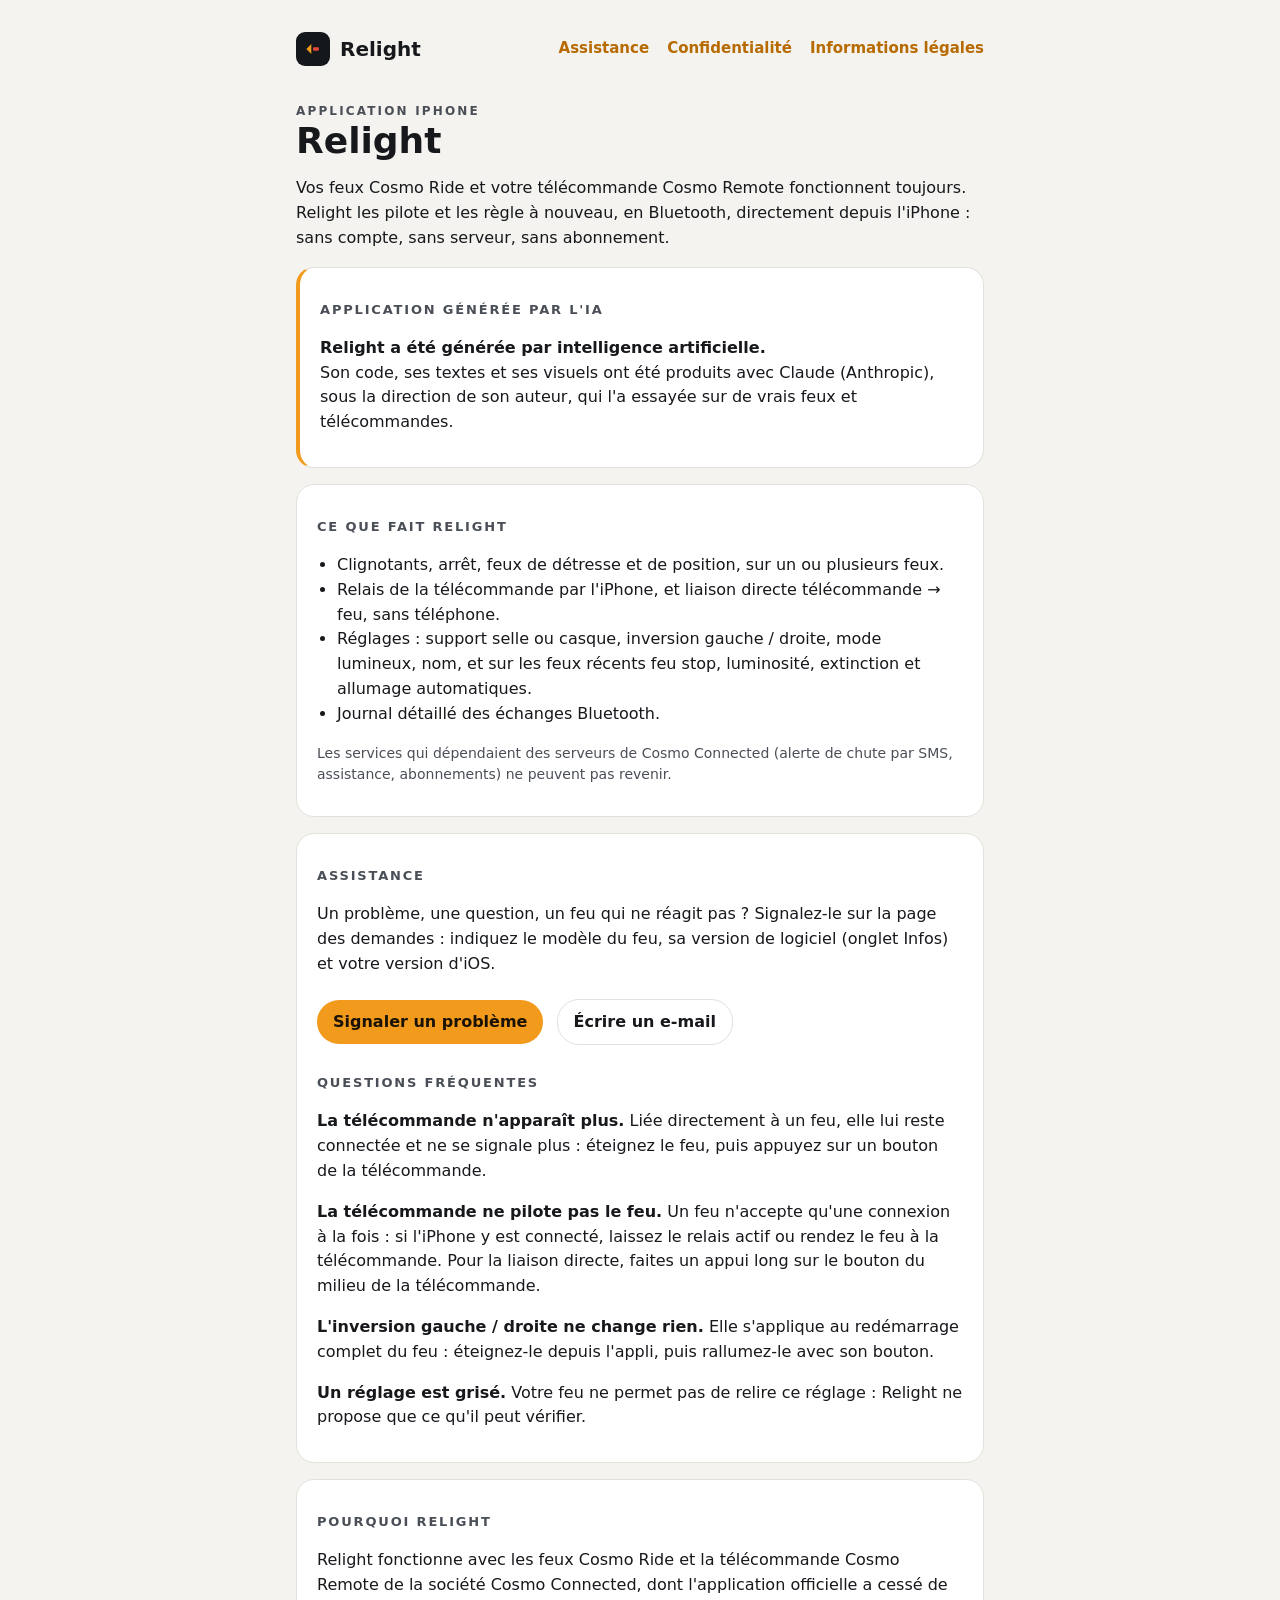
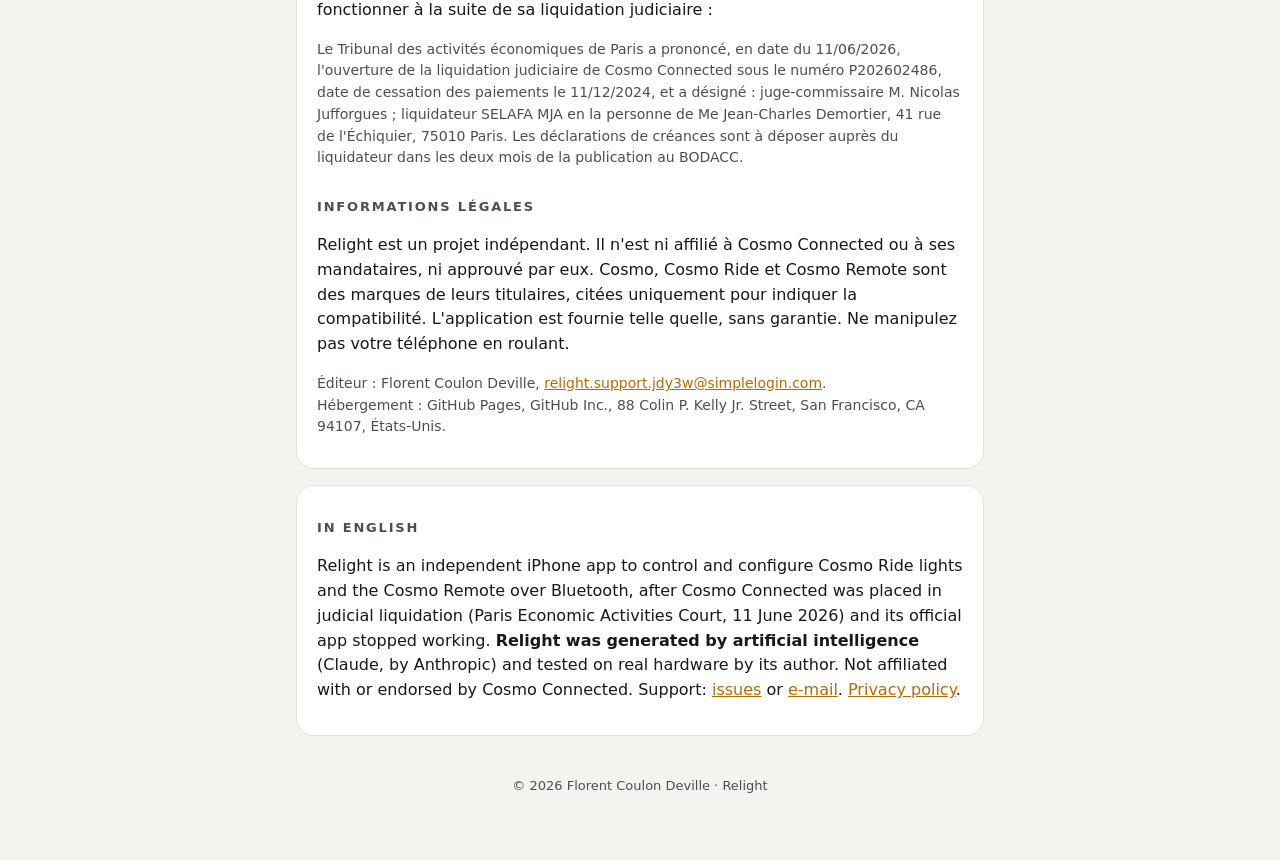
==== index.html @ af347f4a "Initial commit: site files" ====
<!doctype html>
<html lang="fr">
<head>
<meta charset="utf-8">
<meta name="viewport" content="width=device-width, initial-scale=1">
<title>Relight · Assistance</title>
<meta name="description" content="Relight : application indépendante pour piloter et régler les feux Cosmo Ride et la télécommande Cosmo Remote en Bluetooth.">
<link rel="stylesheet" href="style.css">
</head>
<body>
<main>
  <nav>
    <a class="logo" href="./"><span aria-hidden="true"><svg viewBox="0 0 24 24" width="20" height="20"><path d="M10 6L4 12l6 6z" fill="#F29A1C"/><rect x="12" y="10" width="7" height="4" rx="1" fill="#E5483A"/></svg></span>Relight</a>
    <a href="#assistance">Assistance</a>
    <a href="confidentialite.html">Confidentialité</a>
    <a href="#legal">Informations légales</a>
  </nav>

  <div class="sur">Application iPhone</div>
  <h1>Relight</h1>
  <p>Vos feux Cosmo Ride et votre télécommande Cosmo Remote fonctionnent toujours. Relight les pilote et les règle
    à nouveau, en Bluetooth, directement depuis l'iPhone : sans compte, sans serveur, sans abonnement.</p>

  <section class="ia">
    <div>
      <h2>Application générée par l'IA</h2>
      <p><b>Relight a été générée par intelligence artificielle.</b> Son code, ses textes et ses visuels ont été produits
        avec Claude (Anthropic), sous la direction de son auteur, qui l'a essayée sur de vrais feux et télécommandes.</p>
    </div>
  </section>

  <section>
    <h2>Ce que fait Relight</h2>
    <ul>
      <li>Clignotants, arrêt, feux de détresse et de position, sur un ou plusieurs feux.</li>
      <li>Relais de la télécommande par l'iPhone, et liaison directe télécommande → feu, sans téléphone.</li>
      <li>Réglages : support selle ou casque, inversion gauche / droite, mode lumineux, nom, et sur les feux récents
        feu stop, luminosité, extinction et allumage automatiques.</li>
      <li>Journal détaillé des échanges Bluetooth.</li>
    </ul>
    <p class="doux">Les services qui dépendaient des serveurs de Cosmo Connected (alerte de chute par SMS, assistance,
      abonnements) ne peuvent pas revenir.</p>
  </section>

  <section id="assistance">
    <h2>Assistance</h2>
    <p>Un problème, une question, un feu qui ne réagit pas ? Signalez-le sur la page des demandes : indiquez le modèle du
      feu, sa version de logiciel (onglet Infos) et votre version d'iOS.</p>
    <a class="bouton" href="https://github.com/Artenola/relight/issues/new/choose">Signaler un problème</a>
    <a class="bouton second" href="mailto:relight.support.jdy3w@simplelogin.com">Écrire un e-mail</a>
    <h2>Questions fréquentes</h2>
    <p><b>La télécommande n'apparaît plus.</b> Liée directement à un feu, elle lui reste connectée et ne se signale plus :
      éteignez le feu, puis appuyez sur un bouton de la télécommande.</p>
    <p><b>La télécommande ne pilote pas le feu.</b> Un feu n'accepte qu'une connexion à la fois : si l'iPhone y est connecté,
      laissez le relais actif ou rendez le feu à la télécommande. Pour la liaison directe, faites un appui long sur le
      bouton du milieu de la télécommande.</p>
    <p><b>L'inversion gauche / droite ne change rien.</b> Elle s'applique au redémarrage complet du feu : éteignez-le depuis
      l'appli, puis rallumez-le avec son bouton.</p>
    <p><b>Un réglage est grisé.</b> Votre feu ne permet pas de relire ce réglage : Relight ne propose que ce qu'il peut vérifier.</p>
  </section>

  <section id="legal">
    <h2>Pourquoi Relight</h2>
    <p>Relight fonctionne avec les feux Cosmo Ride et la télécommande Cosmo Remote de la société Cosmo Connected, dont
      l'application officielle a cessé de fonctionner à la suite de sa liquidation judiciaire :</p>
    <p class="doux">Le Tribunal des activités économiques de Paris a prononcé, en date du 11/06/2026, l'ouverture de la
      liquidation judiciaire de Cosmo Connected sous le numéro P202602486, date de cessation des paiements le 11/12/2024, et a
      désigné : juge-commissaire M. Nicolas Jufforgues ; liquidateur SELAFA MJA en la personne de Me Jean-Charles Demortier,
      41 rue de l'Échiquier, 75010 Paris. Les déclarations de créances sont à déposer auprès du liquidateur dans les deux mois
      de la publication au BODACC.</p>

    <h2>Informations légales</h2>
    <p>Relight est un projet indépendant. Il n'est ni affilié à Cosmo Connected ou à ses mandataires, ni approuvé par eux.
      Cosmo, Cosmo Ride et Cosmo Remote sont des marques de leurs titulaires, citées uniquement pour indiquer la compatibilité.
      L'application est fournie telle quelle, sans garantie. Ne manipulez pas votre téléphone en roulant.</p>
    <p class="doux">Éditeur : Florent Coulon Deville, <a href="mailto:relight.support.jdy3w@simplelogin.com">relight.support.jdy3w@simplelogin.com</a>.<br>
      Hébergement : GitHub Pages, GitHub Inc., 88 Colin P. Kelly Jr. Street, San Francisco, CA 94107, États-Unis.</p>
  </section>

  <section lang="en">
    <h2>In English</h2>
    <p>Relight is an independent iPhone app to control and configure Cosmo Ride lights and the Cosmo Remote over Bluetooth,
      after Cosmo Connected was placed in judicial liquidation (Paris Economic Activities Court, 11 June 2026) and its
      official app stopped working. <b>Relight was generated by artificial intelligence</b> (Claude, by Anthropic) and
      tested on real hardware by its author. Not affiliated with or endorsed by Cosmo Connected.
      Support: <a href="https://github.com/Artenola/relight/issues">issues</a> or
      <a href="mailto:relight.support.jdy3w@simplelogin.com">e-mail</a>. <a href="confidentialite.html#en">Privacy policy</a>.</p>
  </section>

  <footer>© 2026 Florent Coulon Deville · Relight</footer>
</main>
</body>
</html>
---- style.css ----
/* Relight : site public (assistance, confidentialité, informations légales). Clair ou sombre selon l'appareil. */
:root {
  --fond: #F4F3EF; --carte: #FFFFFF; --bord: #E3E1DB; --texte: #16181C; --texte2: #4A4F57;
  --accent: #B76A00; --signal: #F29A1C; --rouge: #E5483A;
  color-scheme: light;
}
@media (prefers-color-scheme: dark) {
  :root { --fond: #0F1115; --carte: #171A1F; --bord: #2C313A; --texte: #ECEEF2; --texte2: #A7ACB4; --accent: #FFAB2E; color-scheme: dark; }
}
* { box-sizing: border-box; }
body { margin: 0; background: var(--fond); color: var(--texte); font: 16px/1.55 -apple-system, BlinkMacSystemFont, "Segoe UI", system-ui, sans-serif; }
main { max-width: 720px; margin: 0 auto; padding: 32px 16px 64px; }
a { color: var(--accent); }
nav { display: flex; flex-wrap: wrap; align-items: center; gap: 8px 18px; margin-bottom: 36px; }
nav .logo { display: flex; align-items: center; gap: 10px; font-weight: 700; font-size: 20px; text-decoration: none; color: var(--texte); margin-right: auto; }
nav .logo span { width: 34px; height: 34px; border-radius: 9px; background: #14171C; display: flex; align-items: center; justify-content: center; }
nav a:not(.logo) { font-size: 15px; font-weight: 600; text-decoration: none; }
h1 { font-size: 36px; line-height: 1.1; margin: 0 0 8px; }
.sur { font-size: 12px; font-weight: 600; letter-spacing: .18em; text-transform: uppercase; color: var(--texte2); }
h2 { font-size: 13px; letter-spacing: .14em; text-transform: uppercase; color: var(--texte2); margin: 28px 0 8px; }
section { background: var(--carte); border: 1px solid var(--bord); border-radius: 18px; padding: 4px 20px 16px; margin-top: 16px; }
.doux { color: var(--texte2); font-size: 14px; }
.ia { display: flex; gap: 12px; align-items: flex-start; border-left: 4px solid var(--signal); }
.ia b { display: block; }
.bouton { display: inline-block; margin: 6px 8px 0 0; padding: 10px 16px; border-radius: 22px; background: var(--signal); color: #1A1204;
          font-weight: 700; text-decoration: none; }
.bouton.second { background: transparent; color: var(--texte); border: 1px solid var(--bord); }
footer { margin-top: 40px; font-size: 13px; color: var(--texte2); text-align: center; }
ul { padding-left: 20px; }
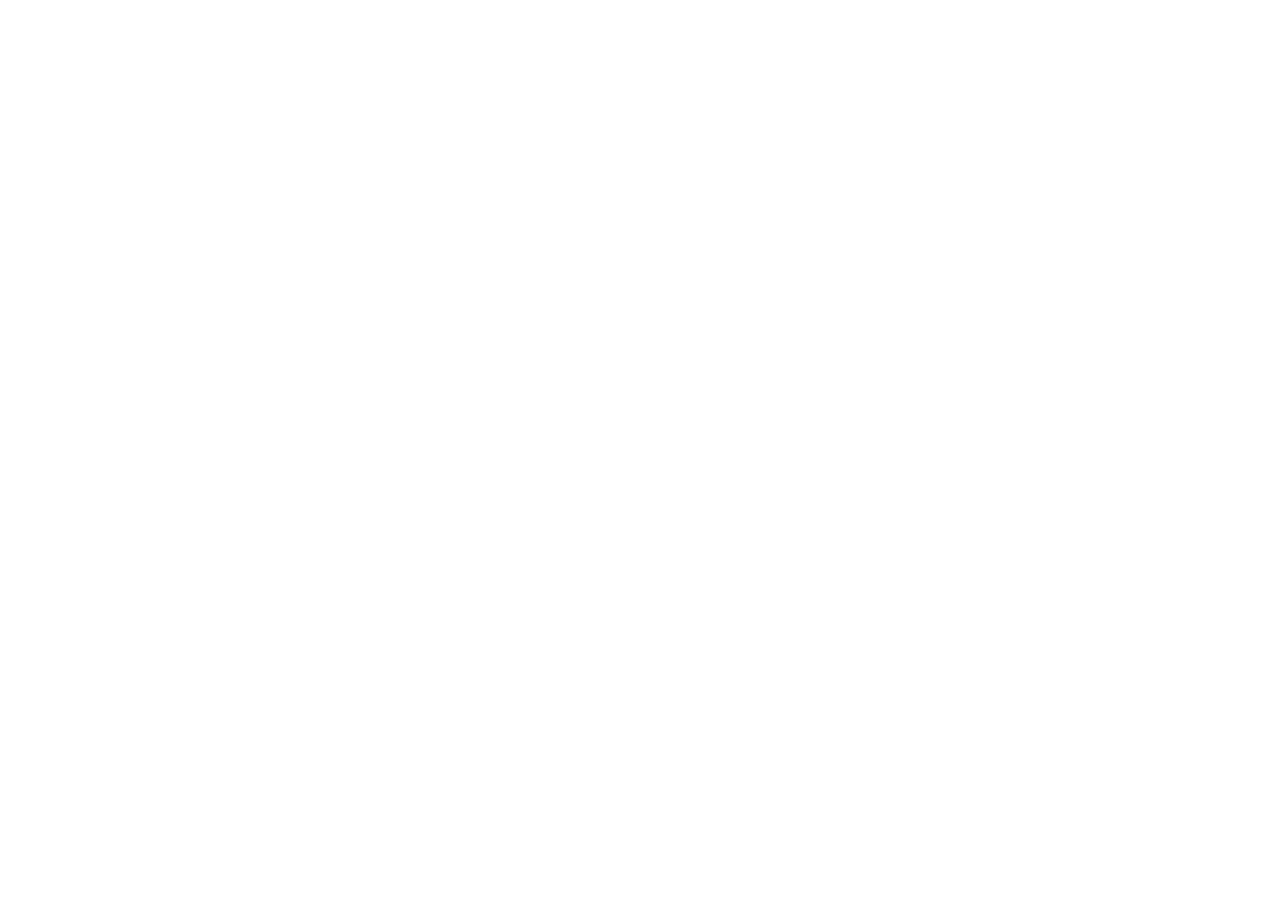
==== commit 49536342: "Create index.html for site redirection" ====
--- a/index.html
+++ b/index.html
@@ -1,93 +1,18 @@
-<!doctype html>
+<!DOCTYPE html>
 <html lang="fr">
 <head>
-<meta charset="utf-8">
-<meta name="viewport" content="width=device-width, initial-scale=1">
-<title>Relight · Assistance</title>
-<meta name="description" content="Relight : application indépendante pour piloter et régler les feux Cosmo Ride et la télécommande Cosmo Remote en Bluetooth.">
-<link rel="stylesheet" href="style.css">
+  <meta charset="utf-8">
+  <title>Redirection…</title>
+  <link rel="canonical" href="https://florent-coulon-deville.github.io/relight-site/">
+  <meta http-equiv="refresh" content="0; url=https://florent-coulon-deville.github.io/relight-site/">
+  <script>
+    const OLD = "/relight-site";
+    const NEW = "https://florent-coulon-deville.github.io/relight-site";
+    let path = location.pathname.startsWith(OLD) ? location.pathname.slice(OLD.length) : location.pathname;
+    location.replace(NEW + (path || "/") + location.search + location.hash);
+  </script>
 </head>
 <body>
-<main>
-  <nav>
-    <a class="logo" href="./"><span aria-hidden="true"><svg viewBox="0 0 24 24" width="20" height="20"><path d="M10 6L4 12l6 6z" fill="#F29A1C"/><rect x="12" y="10" width="7" height="4" rx="1" fill="#E5483A"/></svg></span>Relight</a>
-    <a href="#assistance">Assistance</a>
-    <a href="confidentialite.html">Confidentialité</a>
-    <a href="#legal">Informations légales</a>
-  </nav>
-
-  <div class="sur">Application iPhone</div>
-  <h1>Relight</h1>
-  <p>Vos feux Cosmo Ride et votre télécommande Cosmo Remote fonctionnent toujours. Relight les pilote et les règle
-    à nouveau, en Bluetooth, directement depuis l'iPhone : sans compte, sans serveur, sans abonnement.</p>
-
-  <section class="ia">
-    <div>
-      <h2>Application générée par l'IA</h2>
-      <p><b>Relight a été générée par intelligence artificielle.</b> Son code, ses textes et ses visuels ont été produits
-        avec Claude (Anthropic), sous la direction de son auteur, qui l'a essayée sur de vrais feux et télécommandes.</p>
-    </div>
-  </section>
-
-  <section>
-    <h2>Ce que fait Relight</h2>
-    <ul>
-      <li>Clignotants, arrêt, feux de détresse et de position, sur un ou plusieurs feux.</li>
-      <li>Relais de la télécommande par l'iPhone, et liaison directe télécommande → feu, sans téléphone.</li>
-      <li>Réglages : support selle ou casque, inversion gauche / droite, mode lumineux, nom, et sur les feux récents
-        feu stop, luminosité, extinction et allumage automatiques.</li>
-      <li>Journal détaillé des échanges Bluetooth.</li>
-    </ul>
-    <p class="doux">Les services qui dépendaient des serveurs de Cosmo Connected (alerte de chute par SMS, assistance,
-      abonnements) ne peuvent pas revenir.</p>
-  </section>
-
-  <section id="assistance">
-    <h2>Assistance</h2>
-    <p>Un problème, une question, un feu qui ne réagit pas ? Signalez-le sur la page des demandes : indiquez le modèle du
-      feu, sa version de logiciel (onglet Infos) et votre version d'iOS.</p>
-    <a class="bouton" href="https://github.com/Artenola/relight/issues/new/choose">Signaler un problème</a>
-    <a class="bouton second" href="mailto:relight.support.jdy3w@simplelogin.com">Écrire un e-mail</a>
-    <h2>Questions fréquentes</h2>
-    <p><b>La télécommande n'apparaît plus.</b> Liée directement à un feu, elle lui reste connectée et ne se signale plus :
-      éteignez le feu, puis appuyez sur un bouton de la télécommande.</p>
-    <p><b>La télécommande ne pilote pas le feu.</b> Un feu n'accepte qu'une connexion à la fois : si l'iPhone y est connecté,
-      laissez le relais actif ou rendez le feu à la télécommande. Pour la liaison directe, faites un appui long sur le
-      bouton du milieu de la télécommande.</p>
-    <p><b>L'inversion gauche / droite ne change rien.</b> Elle s'applique au redémarrage complet du feu : éteignez-le depuis
-      l'appli, puis rallumez-le avec son bouton.</p>
-    <p><b>Un réglage est grisé.</b> Votre feu ne permet pas de relire ce réglage : Relight ne propose que ce qu'il peut vérifier.</p>
-  </section>
-
-  <section id="legal">
-    <h2>Pourquoi Relight</h2>
-    <p>Relight fonctionne avec les feux Cosmo Ride et la télécommande Cosmo Remote de la société Cosmo Connected, dont
-      l'application officielle a cessé de fonctionner à la suite de sa liquidation judiciaire :</p>
-    <p class="doux">Le Tribunal des activités économiques de Paris a prononcé, en date du 11/06/2026, l'ouverture de la
-      liquidation judiciaire de Cosmo Connected sous le numéro P202602486, date de cessation des paiements le 11/12/2024, et a
-      désigné : juge-commissaire M. Nicolas Jufforgues ; liquidateur SELAFA MJA en la personne de Me Jean-Charles Demortier,
-      41 rue de l'Échiquier, 75010 Paris. Les déclarations de créances sont à déposer auprès du liquidateur dans les deux mois
-      de la publication au BODACC.</p>
-
-    <h2>Informations légales</h2>
-    <p>Relight est un projet indépendant. Il n'est ni affilié à Cosmo Connected ou à ses mandataires, ni approuvé par eux.
-      Cosmo, Cosmo Ride et Cosmo Remote sont des marques de leurs titulaires, citées uniquement pour indiquer la compatibilité.
-      L'application est fournie telle quelle, sans garantie. Ne manipulez pas votre téléphone en roulant.</p>
-    <p class="doux">Éditeur : Florent Coulon Deville, <a href="mailto:relight.support.jdy3w@simplelogin.com">relight.support.jdy3w@simplelogin.com</a>.<br>
-      Hébergement : GitHub Pages, GitHub Inc., 88 Colin P. Kelly Jr. Street, San Francisco, CA 94107, États-Unis.</p>
-  </section>
-
-  <section lang="en">
-    <h2>In English</h2>
-    <p>Relight is an independent iPhone app to control and configure Cosmo Ride lights and the Cosmo Remote over Bluetooth,
-      after Cosmo Connected was placed in judicial liquidation (Paris Economic Activities Court, 11 June 2026) and its
-      official app stopped working. <b>Relight was generated by artificial intelligence</b> (Claude, by Anthropic) and
-      tested on real hardware by its author. Not affiliated with or endorsed by Cosmo Connected.
-      Support: <a href="https://github.com/Artenola/relight/issues">issues</a> or
-      <a href="mailto:relight.support.jdy3w@simplelogin.com">e-mail</a>. <a href="confidentialite.html#en">Privacy policy</a>.</p>
-  </section>
-
-  <footer>© 2026 Florent Coulon Deville · Relight</footer>
-</main>
+  <p>Ce site a déménagé : <a href="https://florent-coulon-deville.github.io/relight-site/">florent-coulon-deville.github.io/relight-site</a></p>
 </body>
 </html>
